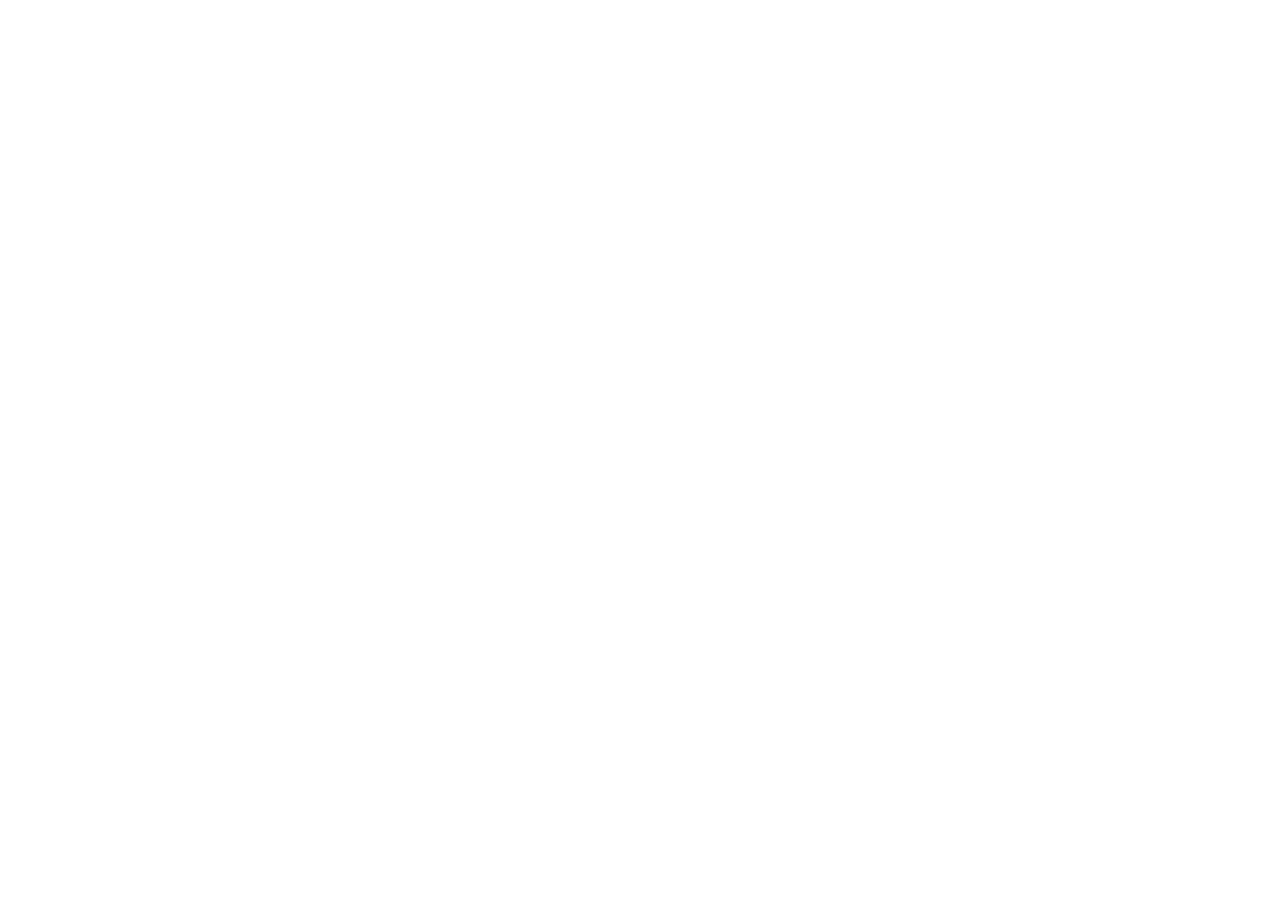
==== index.html @ ebba489f "Arquivos iniciais" ====
<!DOCTYPE html>
    <html lang="pt-br">
    <head>
        <meta charset="UTF-8">
        <meta http-equiv="X-UA-Compatible" content="IE=edge">
        <meta name="viewport" content="width=device-width, initial-scale=1.0">
        <link rel="stylesheet" href="assets/css/reset.css">
        <link rel="stylesheet" href="assets/css/global.css">
        <title>Adopet | Alura</title>
    </head>
    <body>
        <header>

        </header>

        <main>

        </main>

        <footer>

        </footer>
    </body>
</html>
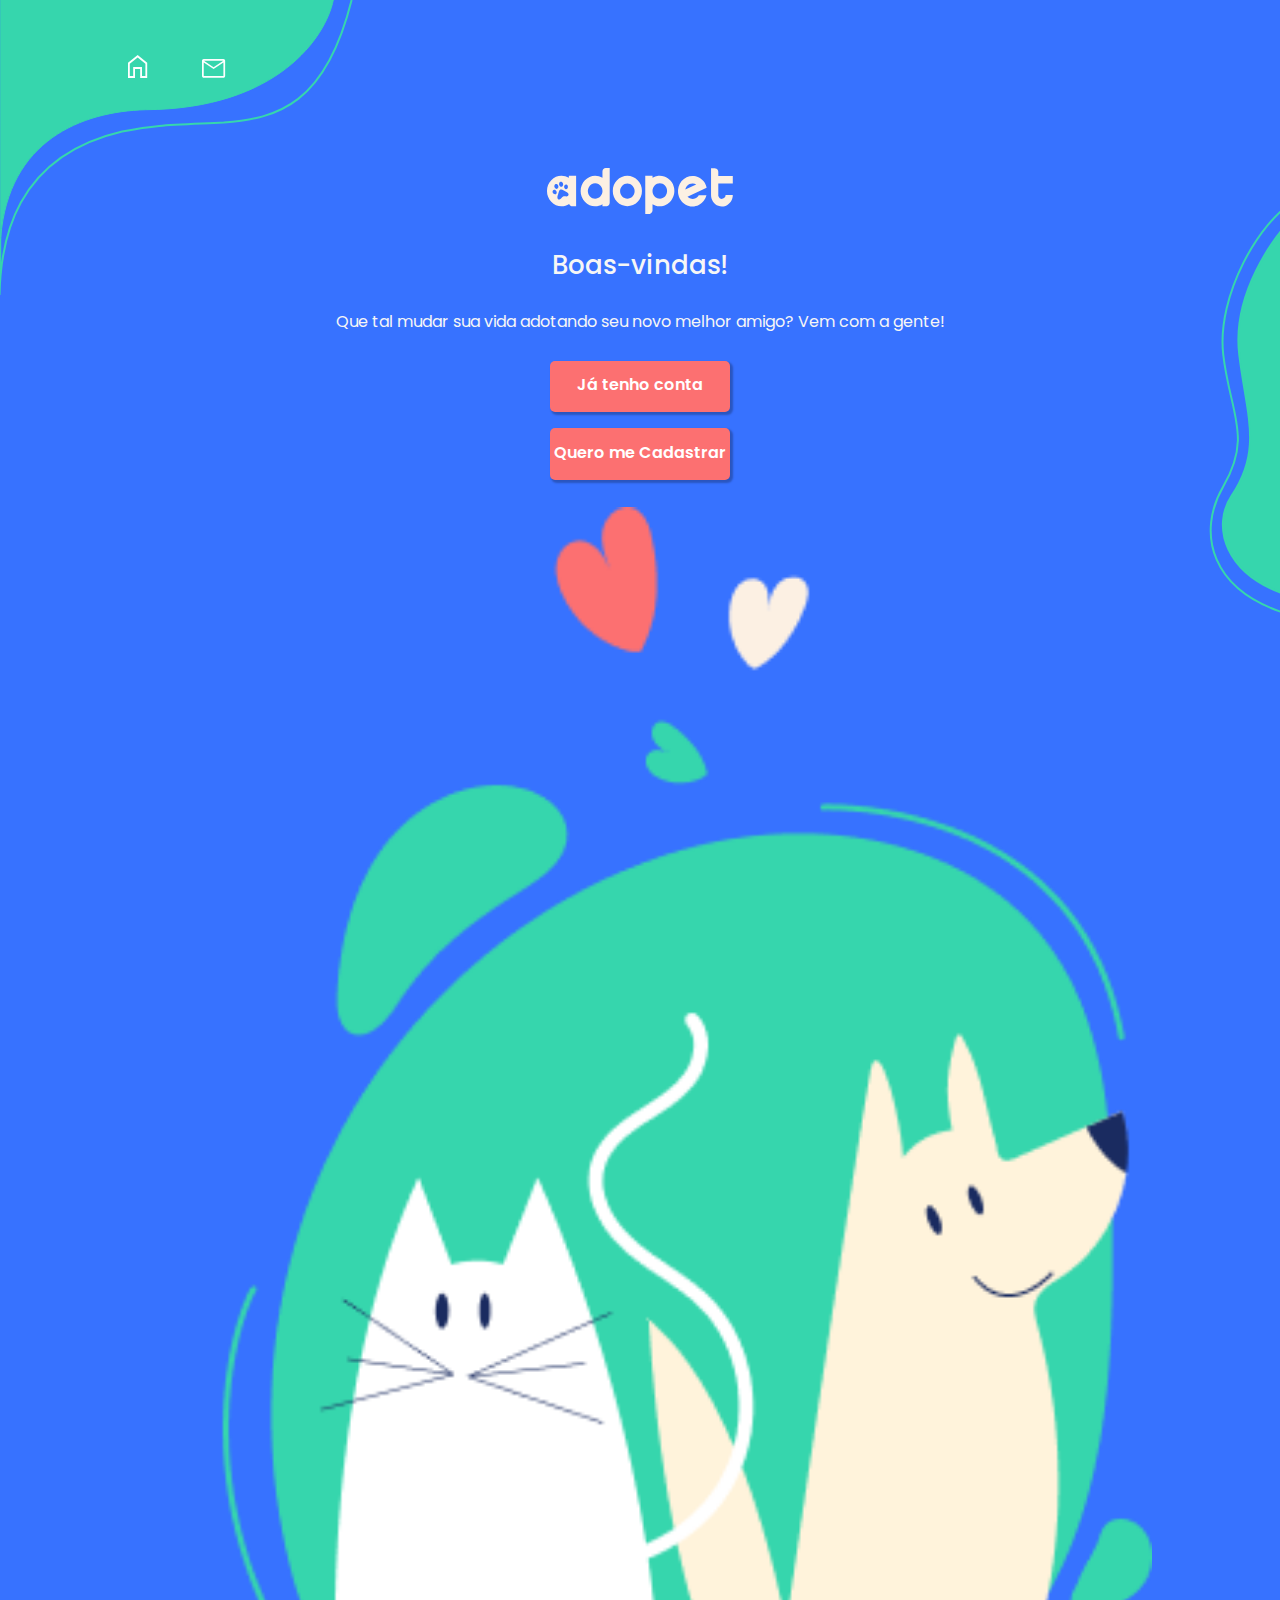
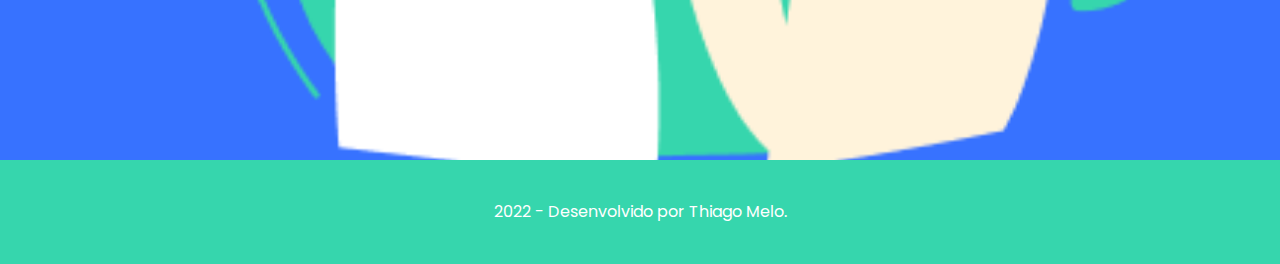
==== commit 03b3d635: "home page" ====
--- a/index.html
+++ b/index.html
@@ -4,21 +4,47 @@
         <meta charset="UTF-8">
         <meta http-equiv="X-UA-Compatible" content="IE=edge">
         <meta name="viewport" content="width=device-width, initial-scale=1.0">
-        <link rel="stylesheet" href="assets/css/reset.css">
-        <link rel="stylesheet" href="assets/css/global.css">
+        <link rel="stylesheet" href="./assets/css/reset.css">
+        <link rel="stylesheet" href="./assets/css/global.css">
+        <link rel="stylesheet" href="./assets/css/home-page-styles.css">
+        <link rel="stylesheet" href="./assets/css/components/botoes.css">
         <title>Adopet | Alura</title>
     </head>
     <body>
-        <header>
+        <header class="adp-header">
+            <nav class="adp-header__nav">
 
+                <a href="#" class="adp-header__nav-item">
+                    <img src="./assets/img/header/Casa.svg" alt="">
+                </a>
+                <a href="#" class="adp-header__nav-item">
+                    <img src="./assets/img/header/Mensagens.svg" alt="Mensagem">
+                </a>
+            </nav>
+
+            <div class="adp-header__perfil">
+                <a href="#" class="adp-header__perfil-item">
+                    <img src="./assets/img/header/Usuário.png" alt="Usuário">
+                </a>
+            </div>
         </header>
 
-        <main>
-
+        <main >
+            <div class="adp-main">
+                <img src="./assets/img/tela_inicial/Logo.svg" alt="Logo Adopet" class="adp-main__logo">
+                <h1>Boas-vindas!</h1>
+                <p>Que tal mudar sua vida adotando seu novo melhor amigo? Vem com a gente!</p>
+            
+                <div class="adp-main__container-botoes">
+                    <a href="#" class="adp-botoes">Já tenho conta</a>
+                    <a href="#" class="adp-botoes">Quero me Cadastrar</a>
+                </div>
+            </div>
+            <img src="./assets/img/tela_inicial/Ilustracao.png" alt="Ilustração cachorro e gato" class="adp-main__ilustracao">
         </main>
 
-        <footer>
-
+        <footer class="adp-footer">
+            <p>2022 - Desenvolvido por Thiago Melo.</p>
         </footer>
     </body>
 </html>--- a/assets/css/global.css
+++ b/assets/css/global.css
@@ -0,0 +1,38 @@
+@import url('https://fonts.googleapis.com/css2?family=IBM+Plex+Sans:wght@500&family=Poppins:wght@400;500;600&display=swap');
+
+:root{
+    --Azul: #3772FF;
+    --Verde: #36D6AD;
+    --Coral: #FC7071;
+    --Creme: #FCF0E3;
+    --Cinza:#737380;
+    --Cinza-Claro: #BCBCBC;
+    --Cinza-Fundos: #F6F6F6;
+}
+
+h1{
+    font-family: "Poppins", sans-serif;
+    font-size: 1.625rem;
+    font-weight: 500;
+}
+
+h2{
+    font-family: "Poppins", sans-serif;
+    font-weight: 500;
+}
+
+h3{
+    font-family: "IBM Plex Sans", sans-serif;
+    font-weight: 500;
+}
+
+h4{
+    font-family: "Poppins", sans-serif;
+    font-weight: 600;
+}
+
+p{
+    font-family: "Poppins", sans-serif;
+    font-weight: 400;  
+}
+
--- a/assets/css/home-page-styles.css
+++ b/assets/css/home-page-styles.css
@@ -0,0 +1,88 @@
+body{
+    background-color: var(--Azul);
+
+    background-image: url(../img/splash/topo.svg);
+    background-position: top 0 left;
+    background-repeat: no-repeat;
+}
+
+.adp-header{
+    height: 100px;
+    width: 80%;
+    margin: 20px auto auto auto;
+    display: flex;
+    justify-content: space-between;
+    align-items: center;
+}
+
+.adp-header__nav-item{
+    width: 19.2px;
+    margin-right: 50px;
+}
+
+.adp-header__perfil-item{
+    width: 40px;
+    display: none;
+}
+
+main{
+    background-image: url(../img/splash/meio.svg);
+    background-position: top 5rem right;
+    background-repeat: no-repeat;
+}
+
+.adp-main{
+    width: 70%;
+    margin: 0 auto;
+    display: flex;
+    align-items: center;
+    flex-direction: column;
+}
+
+.adp-main__logo{
+    text-align: center;
+    height: 2.875rem;
+    margin-top: 3rem;
+    margin-bottom: 2rem;
+}
+
+.adp-main h1{
+    text-align: center;
+    color: #F6F6F6;
+    margin-bottom: 1.5rem;
+}
+
+.adp-main p{
+    text-align: center;
+    color: #F6F6F6;
+}
+
+
+.adp-main__container-botoes{
+    display: flex;
+    flex-direction: column;
+    align-items: center;
+    margin: 1.7rem auto;
+}
+
+.adp-main__ilustracao{
+    width: 80%;
+    margin-left: 10%;
+    margin-bottom: -2rem;
+}
+
+.adp-footer{
+    height: 104px;
+    width: 100vw;
+    background-color: var(--Verde);
+
+    position: absolute;
+    z-index: 1;
+
+    text-align: center;
+    color: white;
+}
+
+.adp-footer p{
+    padding: 39px 0;
+}
--- a/assets/css/components/botoes.css
+++ b/assets/css/components/botoes.css
@@ -0,0 +1,24 @@
+.adp-botoes{
+    text-align: center;
+
+    background-color: var(--Coral);
+    box-shadow: 2px 2px 2px 1px rgba(0, 0, 0, 0.25);
+
+    width: 180px;
+    height: 40px;
+
+    font-weight: 600;
+    color: white;
+    border-radius: 5px;
+
+    margin-top: 1rem;
+    padding-top: .7rem;
+}
+
+.adp-botoes:hover{
+    background-color: #FF9D9E;
+}
+
+.adp-botoes:first-child{
+    margin-top: 0;
+}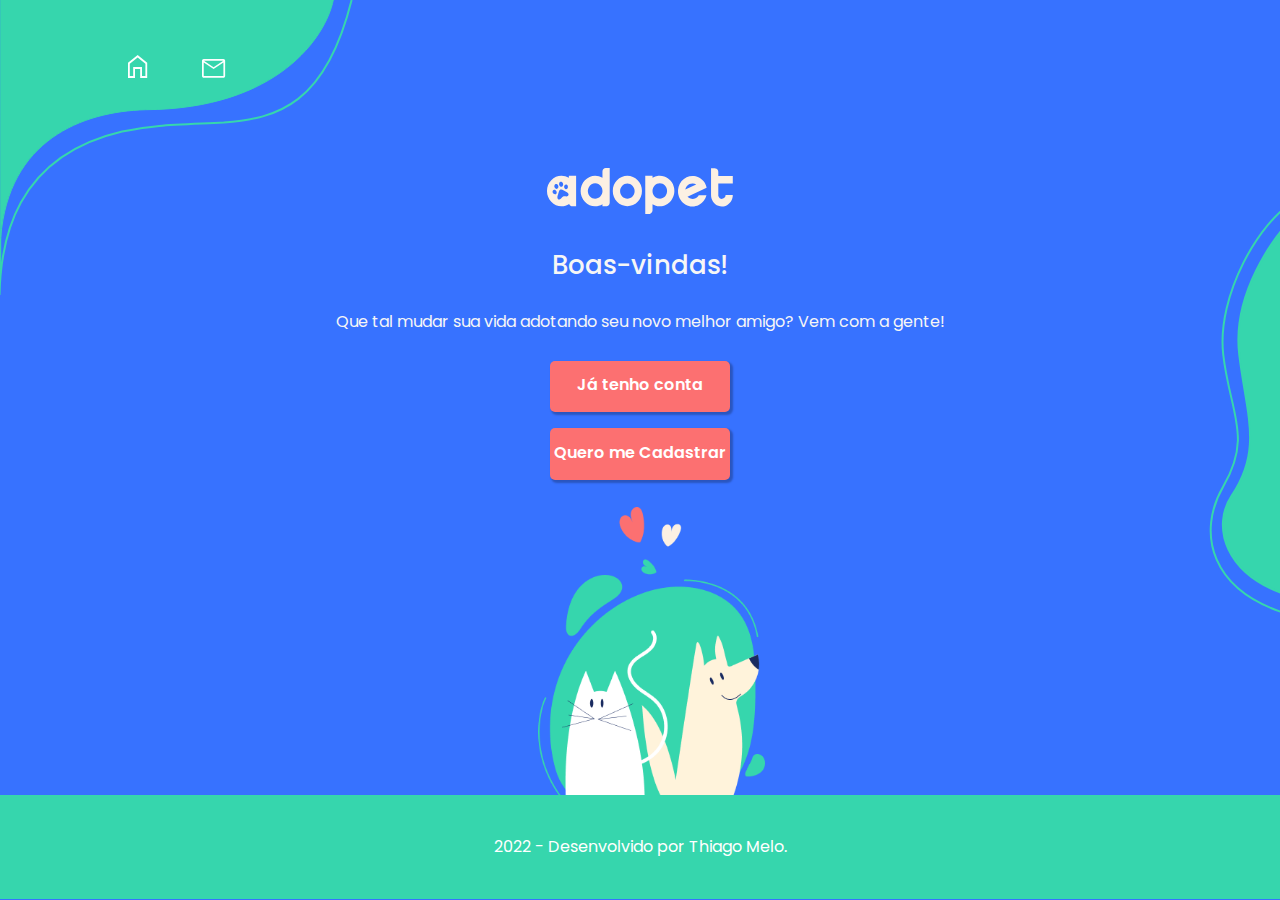
==== commit eecbd5c2: "Página de cadastro - Parte 1" ====
--- a/index.html
+++ b/index.html
@@ -7,6 +7,8 @@
         <link rel="stylesheet" href="./assets/css/reset.css">
         <link rel="stylesheet" href="./assets/css/global.css">
         <link rel="stylesheet" href="./assets/css/home-page-styles.css">
+        <link rel="stylesheet" href="./assets/css/components/footer.css">
+        <link rel="stylesheet" href="./assets/css/components/header.css">
         <link rel="stylesheet" href="./assets/css/components/botoes.css">
         <title>Adopet | Alura</title>
     </head>
@@ -15,7 +17,7 @@
             <nav class="adp-header__nav">
 
                 <a href="#" class="adp-header__nav-item">
-                    <img src="./assets/img/header/Casa.svg" alt="">
+                    <img src="./assets/img/header/Casa.svg" alt="Página Home">
                 </a>
                 <a href="#" class="adp-header__nav-item">
                     <img src="./assets/img/header/Mensagens.svg" alt="Mensagem">
@@ -37,7 +39,7 @@
             
                 <div class="adp-main__container-botoes">
                     <a href="#" class="adp-botoes">Já tenho conta</a>
-                    <a href="#" class="adp-botoes">Quero me Cadastrar</a>
+                    <a href="./pages/cadastro.html" class="adp-botoes">Quero me Cadastrar</a>
                 </div>
             </div>
             <img src="./assets/img/tela_inicial/Ilustracao.png" alt="Ilustração cachorro e gato" class="adp-main__ilustracao">
--- a/assets/css/home-page-styles.css
+++ b/assets/css/home-page-styles.css
@@ -4,25 +4,6 @@
     background-image: url(../img/splash/topo.svg);
     background-position: top 0 left;
     background-repeat: no-repeat;
-}
-
-.adp-header{
-    height: 100px;
-    width: 80%;
-    margin: 20px auto auto auto;
-    display: flex;
-    justify-content: space-between;
-    align-items: center;
-}
-
-.adp-header__nav-item{
-    width: 19.2px;
-    margin-right: 50px;
-}
-
-.adp-header__perfil-item{
-    width: 40px;
-    display: none;
 }
 
 main{
@@ -32,11 +13,14 @@
 }
 
 .adp-main{
-    width: 70%;
     margin: 0 auto;
     display: flex;
     align-items: center;
     flex-direction: column;
+}
+
+.adp-main p{
+    width: 70%;
 }
 
 .adp-main__logo{
@@ -66,23 +50,8 @@
 }
 
 .adp-main__ilustracao{
-    width: 80%;
-    margin-left: 10%;
-    margin-bottom: -2rem;
-}
-
-.adp-footer{
-    height: 104px;
-    width: 100vw;
-    background-color: var(--Verde);
-
-    position: absolute;
-    z-index: 1;
-
-    text-align: center;
-    color: white;
-}
-
-.adp-footer p{
-    padding: 39px 0;
-}
+    max-width: 250px;
+    display: block;
+    margin: 0px auto;
+    margin-bottom: -1.5rem;
+}--- a/assets/css/components/footer.css
+++ b/assets/css/components/footer.css
@@ -0,0 +1,15 @@
+.adp-footer{
+    height: 104px;
+    width: 100vw;
+    background-color: var(--Verde);
+
+    position: absolute;
+    z-index: 1;
+
+    text-align: center;
+    color: white;
+}
+
+.adp-footer p{
+    padding: 39px 0;
+}--- a/assets/css/components/header.css
+++ b/assets/css/components/header.css
@@ -0,0 +1,18 @@
+.adp-header{
+    height: 100px;
+    width: 80%;
+    margin: 20px auto auto auto;
+    display: flex;
+    justify-content: space-between;
+    align-items: center;
+}
+
+.adp-header__nav-item{
+    width: 19.2px;
+    margin-right: 50px;
+}
+
+.adp-header__perfil-item{
+    width: 40px;
+    display: none;
+}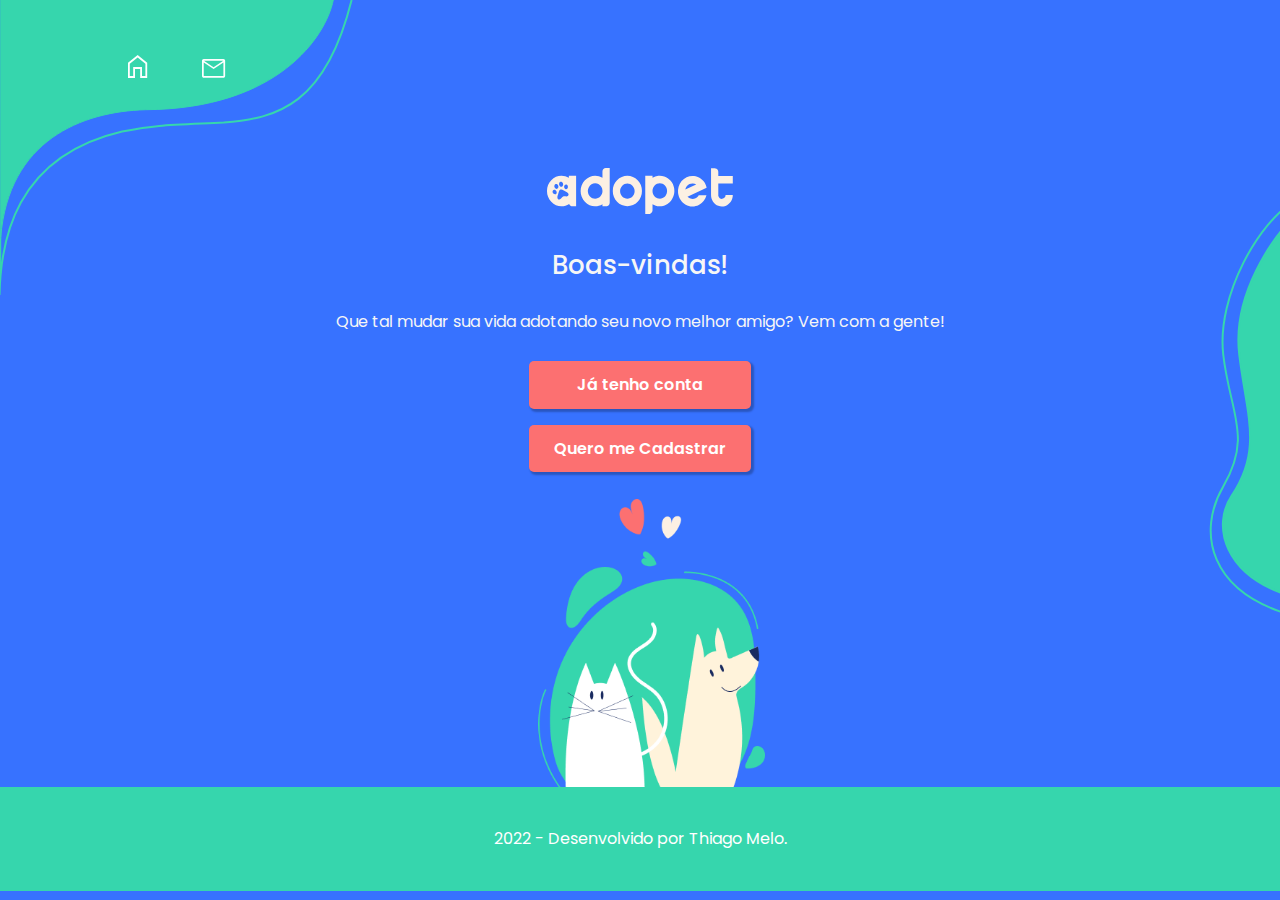
==== commit 9875c841: "tela login" ====
--- a/index.html
+++ b/index.html
@@ -38,7 +38,7 @@
                 <p>Que tal mudar sua vida adotando seu novo melhor amigo? Vem com a gente!</p>
             
                 <div class="adp-main__container-botoes">
-                    <a href="#" class="adp-botoes">Já tenho conta</a>
+                    <a href="./pages/login.html" class="adp-botoes">Já tenho conta</a>
                     <a href="./pages/cadastro.html" class="adp-botoes">Quero me Cadastrar</a>
                 </div>
             </div>
--- a/assets/css/components/botoes.css
+++ b/assets/css/components/botoes.css
@@ -4,15 +4,14 @@
     background-color: var(--Coral);
     box-shadow: 2px 2px 2px 1px rgba(0, 0, 0, 0.25);
 
-    width: 180px;
-    height: 40px;
+    width: 200px;
 
     font-weight: 600;
     color: white;
     border-radius: 5px;
 
     margin-top: 1rem;
-    padding-top: .7rem;
+    padding: .7rem;
 }
 
 .adp-botoes:hover{
@@ -21,4 +20,8 @@
 
 .adp-botoes:first-child{
     margin-top: 0;
+}
+
+.botoes-desabilitado{
+    background-color: var(--Cinza);
 }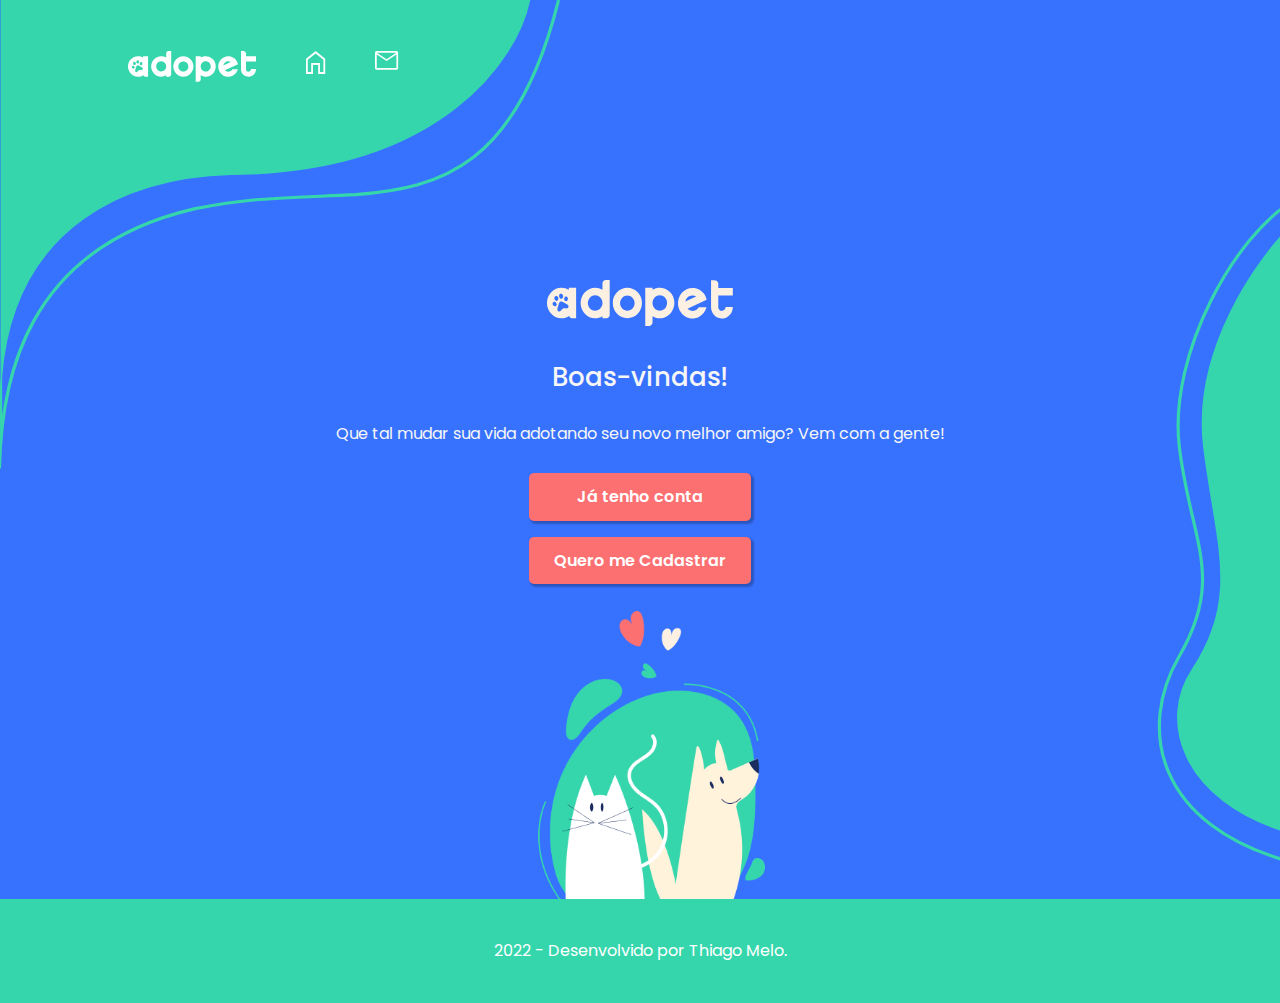
==== commit b38ccc95: "Responsividade Parte 1" ====
--- a/index.html
+++ b/index.html
@@ -10,13 +10,16 @@
         <link rel="stylesheet" href="./assets/css/components/footer.css">
         <link rel="stylesheet" href="./assets/css/components/header.css">
         <link rel="stylesheet" href="./assets/css/components/botoes.css">
-        <title>Adopet | Alura</title>
+        <link rel="icon" type="image.svg" href="./assets/img/icon/Logo.svg">
+        <title>Adopet</title>
     </head>
     <body>
         <header class="adp-header">
             <nav class="adp-header__nav">
-
-                <a href="#" class="adp-header__nav-item">
+                <a href="index.html" class="adp-header__nav-logo">
+                    <img src="./assets/img/icon/Logo-completa.svg" alt="">
+                </a>
+                <a href="./pages/home.html" class="adp-header__nav-item">
                     <img src="./assets/img/header/Casa.svg" alt="Página Home">
                 </a>
                 <a href="#" class="adp-header__nav-item">
--- a/assets/css/home-page-styles.css
+++ b/assets/css/home-page-styles.css
@@ -54,4 +54,14 @@
     display: block;
     margin: 0px auto;
     margin-bottom: -1.5rem;
+}
+
+@media screen and (min-width: 768px){
+   main{
+        background-size: 134.45px 664px;
+   }
+
+   .adp-main__logo{
+        margin-top: 10rem;
+    }
 }--- a/assets/css/components/header.css
+++ b/assets/css/components/header.css
@@ -5,6 +5,11 @@
     display: flex;
     justify-content: space-between;
     align-items: center;
+}
+
+.adp-header__nav-logo{
+    margin-right: 50px;
+    display: none;
 }
 
 .adp-header__nav-item{
@@ -15,4 +20,19 @@
 .adp-header__perfil-item{
     width: 40px;
     display: none;
+}
+
+
+.adp-header__nav{
+    display: flex;
+}
+
+@media screen and (min-width: 768px){
+    body{
+        background-size: 560.97px 470px;
+    }
+
+    .adp-header__nav-logo{
+        display: inline-block;
+    }
 }